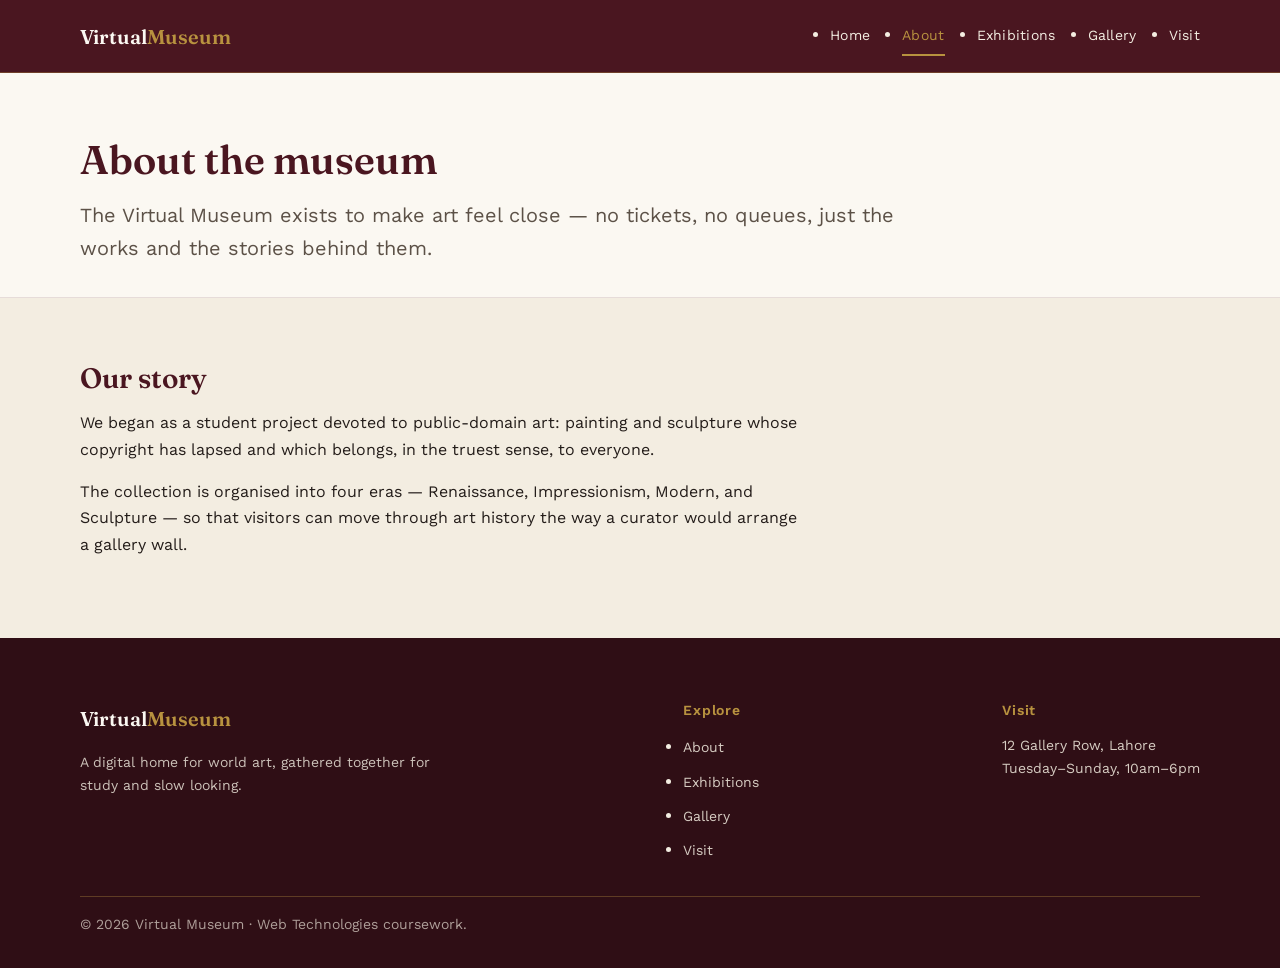
==== about.html @ e1af06bc "feat: implement responsive navigation and base site layout" ====
﻿<!DOCTYPE html>
<html lang="en">
<head>
  <meta charset="UTF-8" />
  <meta name="viewport" content="width=device-width, initial-scale=1.0" />
  <title>Virtual Museum — About</title>
  <meta
    name="description"
    content="The story, mission, and curators behind the Virtual Museum."
  />
  <link rel="preconnect" href="https://fonts.googleapis.com" />
  <link rel="preconnect" href="https://fonts.gstatic.com" crossorigin />
  <link
    href="https://fonts.googleapis.com/css2?family=Fraunces:opsz,wght@9..144,400;9..144,600;9..144,700&family=Work+Sans:wght@400;500;600&display=swap"
    rel="stylesheet"
  />
  <link rel="stylesheet" href="css/style.css" />
  <link rel="stylesheet" href="css/responsive.css" />
</head>
<body>
  <!-- Shared header / navigation (Feature 1). Reused verbatim on every page. -->
  <header class="site-header">
    <div class="container header-inner">
      <a class="logo" href="index.html">Virtual<span>Museum</span></a>

      <button
        class="nav-toggle"
        type="button"
        aria-label="Toggle navigation menu"
        aria-expanded="false"
        aria-controls="primary-nav"
      >
        <span class="nav-toggle-bar"></span>
        <span class="nav-toggle-bar"></span>
        <span class="nav-toggle-bar"></span>
      </button>

      <nav class="site-nav" aria-label="Primary">
        <ul class="nav-menu" id="primary-nav">
          <li><a href="index.html">Home</a></li>
          <li><a href="about.html" class="is-active" aria-current="page">About</a></li>
          <li><a href="exhibitions.html">Exhibitions</a></li>
          <li><a href="gallery.html">Gallery</a></li>
          <li><a href="visit.html">Visit</a></li>
        </ul>
      </nav>
    </div>
  </header>
  <div class="nav-overlay" aria-hidden="true"></div>

  <main>
    <section class="page-intro">
      <div class="container">
        <h1>About the museum</h1>
        <p class="lead">
          The Virtual Museum exists to make art feel close — no tickets, no queues,
          just the works and the stories behind them.
        </p>
      </div>
    </section>

    <section class="section">
      <div class="container">
        <h2>Our story</h2>
        <p>
          We began as a student project devoted to public-domain art: painting and
          sculpture whose copyright has lapsed and which belongs, in the truest
          sense, to everyone.
        </p>
        <p>
          The collection is organised into four eras — Renaissance, Impressionism,
          Modern, and Sculpture — so that visitors can move through art history the
          way a curator would arrange a gallery wall.
        </p>
      </div>
    </section>
  </main>

  <!-- Shared footer. Reused verbatim on every page. -->
  <footer class="site-footer">
    <div class="container footer-inner">
      <div class="footer-brand">
        <a class="logo" href="index.html">Virtual<span>Museum</span></a>
        <p>
          A digital home for world art, gathered together for study and slow looking.
        </p>
      </div>

      <nav class="footer-nav" aria-label="Footer">
        <h2 class="footer-title">Explore</h2>
        <ul>
          <li><a href="about.html">About</a></li>
          <li><a href="exhibitions.html">Exhibitions</a></li>
          <li><a href="gallery.html">Gallery</a></li>
          <li><a href="visit.html">Visit</a></li>
        </ul>
      </nav>

      <div class="footer-visit">
        <h2 class="footer-title">Visit</h2>
        <address>
          12 Gallery Row, Lahore<br />
          Tuesday–Sunday, 10am–6pm
        </address>
      </div>
    </div>

    <div class="container footer-bottom">
      <p>© 2026 Virtual Museum · Web Technologies coursework.</p>
    </div>
  </footer>

  <script src="js/nav.js"></script>
</body>
</html>
---- css/style.css ----
/* ==========================================================================
   Virtual Museum — Global Stylesheet
   Design system + shared components (header/nav, footer, typography, buttons).
   Built once and reused on every page (plan §4.7).
   Feature 1 — Responsive Navigation lives in the "Header / Navigation" block.
   ========================================================================== */

/* --------------------------------------------------------------------------
   1. Design tokens  (plan §4.1–4.3 — defined once, reused everywhere)
   -------------------------------------------------------------------------- */
:root {
  /* Colour palette */
  --color-maroon: #4a1620;        /* primary brand — header/footer, key headings */
  --color-maroon-deep: #2f0e15;   /* hover/active states, deepest shadows */
  --color-gold: #b8923f;          /* accent only — buttons, active links, dividers */
  --color-cream: #f3ede1;         /* page background */
  --color-ivory: #fbf8f2;         /* card/panel background */
  --color-ink: #241d1a;           /* body text */
  --color-ink-soft: #5c5147;      /* secondary/meta text */

  /* Type scale — 14 / 16 / 20 / 28 / 40 / 64 */
  --fs-sm: 0.875rem;   /* 14px */
  --fs-body: 1rem;     /* 16px */
  --fs-h3: 1.25rem;    /* 20px */
  --fs-h2: 1.75rem;    /* 28px */
  --fs-h1: 2.5rem;     /* 40px */
  --fs-hero: 4rem;     /* 64px */

  /* Spacing scale */
  --space-xs: 0.25rem; /* 4px  */
  --space-sm: 0.5rem;  /* 8px  */
  --space-md: 1rem;    /* 16px */
  --space-lg: 2rem;    /* 32px */
  --space-xl: 4rem;    /* 64px */

  /* Typefaces */
  --font-display: "Fraunces", Georgia, "Times New Roman", serif;
  --font-body: "Work Sans", system-ui, -apple-system, Segoe UI, sans-serif;

  /* Shared measures */
  --header-height: 4.5rem;
  --transition: 220ms ease;
}

/* --------------------------------------------------------------------------
   2. Reset & base
   -------------------------------------------------------------------------- */
*,
*::before,
*::after {
  box-sizing: border-box;
}

html {
  -webkit-text-size-adjust: 100%;
  scroll-behavior: smooth;
}

body {
  margin: 0;
  font-family: var(--font-body);
  font-size: var(--fs-body);
  line-height: 1.65;
  color: var(--color-ink);
  background-color: var(--color-cream);
}

img {
  display: block;
  max-width: 100%;
  height: auto;
}

a {
  color: inherit;
  text-decoration: none;
}

button {
  font: inherit;
  color: inherit;
}

ul,
ol {
  margin: 0;
  padding: 0;
}

address {
  font-style: normal;
}

/* Visible keyboard focus on every interactive element (plan §4.8) */
:focus-visible {
  outline: 2px solid var(--color-gold);
  outline-offset: 3px;
  border-radius: 2px;
}

/* --------------------------------------------------------------------------
   3. Typography helpers
   -------------------------------------------------------------------------- */
h1,
h2,
h3 {
  margin: 0 0 var(--space-md);
  font-family: var(--font-display);
  font-weight: 600;
  line-height: 1.15;
  color: var(--color-maroon);
}

h1 { font-size: var(--fs-h1); }
h2 { font-size: var(--fs-h2); }
h3 { font-size: var(--fs-h3); }

p {
  margin: 0 0 var(--space-md);
  max-width: 72ch;
}

.lead {
  font-size: var(--fs-h3);
  color: var(--color-ink-soft);
}

/* --------------------------------------------------------------------------
   4. Layout helpers
   -------------------------------------------------------------------------- */
.container {
  width: min(1120px, 92%);
  margin-inline: auto;
}

.section {
  padding-block: var(--space-xl);
}

/* --------------------------------------------------------------------------
   5. Header / Navigation  —  FEATURE 1 (Responsive Navigation)
   Desktop layout below; the collapse-to-hamburger behaviour under 768px
   lives in css/responsive.css.
   -------------------------------------------------------------------------- */
.site-header {
  position: sticky;
  top: 0;
  z-index: 100;
  background-color: var(--color-maroon);
  color: var(--color-cream);
  border-bottom: 1px solid rgba(184, 146, 63, 0.35);
}

.header-inner {
  display: flex;
  align-items: center;
  justify-content: space-between;
  gap: var(--space-lg);
  min-height: var(--header-height);
}

.logo {
  font-family: var(--font-display);
  font-size: var(--fs-h3);
  font-weight: 600;
  color: var(--color-ivory);
  white-space: nowrap;
}

.logo span {
  color: var(--color-gold);
}

.site-nav {
  margin-left: auto;
}

.nav-menu {
  display: flex;
  align-items: center;
  gap: var(--space-lg);
}

.nav-menu a {
  position: relative;
  display: inline-block;
  padding-block: var(--space-sm);
  font-size: var(--fs-sm);
  letter-spacing: 0.02em;
}

/* Gold underline on hover / for the current page */
.nav-menu a::after {
  content: "";
  position: absolute;
  left: 0;
  bottom: 0;
  width: 0;
  height: 2px;
  background-color: var(--color-gold);
  transition: width var(--transition);
}

.nav-menu a:hover::after,
.nav-menu a.is-active::after {
  width: 100%;
}

.nav-menu a.is-active {
  color: var(--color-gold);
}

/* Hamburger button — hidden on desktop, revealed under 768px (responsive.css) */
.nav-toggle {
  display: none;
  flex-direction: column;
  align-items: center;
  justify-content: center;
  gap: 5px;
  width: 44px;
  height: 44px;
  padding: 0;
  background-color: transparent;
  border: 1px solid rgba(184, 146, 63, 0.5);
  border-radius: 2px;
  color: var(--color-ivory);
  cursor: pointer;
}

.nav-toggle-bar {
  display: block;
  width: 22px;
  height: 2px;
  background-color: currentColor;
  transition: transform var(--transition), opacity var(--transition);
}

/* Morph the hamburger into a close (x) when the menu is open */
.nav-toggle.open .nav-toggle-bar:nth-child(1) {
  transform: translateY(7px) rotate(45deg);
}

.nav-toggle.open .nav-toggle-bar:nth-child(2) {
  opacity: 0;
}

.nav-toggle.open .nav-toggle-bar:nth-child(3) {
  transform: translateY(-7px) rotate(-45deg);
}

/* Dim overlay behind the off-canvas menu (mobile only) */
.nav-overlay {
  position: fixed;
  inset: 0;
  z-index: 90;
  background-color: rgba(47, 14, 21, 0.55);
  opacity: 0;
  visibility: hidden;
  transition: opacity var(--transition), visibility var(--transition);
}

.nav-overlay.open {
  opacity: 1;
  visibility: visible;
}

/* Lock background scroll while the mobile menu is open */
body.nav-open {
  overflow: hidden;
}

/* --------------------------------------------------------------------------
   6. Buttons (plan §4.6 — exactly two variants site-wide)
   -------------------------------------------------------------------------- */
.btn {
  display: inline-flex;
  align-items: center;
  justify-content: center;
  gap: var(--space-sm);
  padding: var(--space-sm) var(--space-lg);
  font-size: var(--fs-sm);
  font-weight: 500;
  letter-spacing: 0.02em;
  border: 1px solid transparent;
  border-radius: 2px;
  cursor: pointer;
  transition: background-color var(--transition), color var(--transition),
    border-color var(--transition);
}

.btn--primary {
  background-color: var(--color-gold);
  color: var(--color-maroon-deep);
}

.btn--primary:hover {
  background-color: #a37e2f;
}

.btn--secondary {
  background-color: transparent;
  border-color: var(--color-maroon);
  color: var(--color-maroon);
}

.btn--secondary:hover {
  background-color: var(--color-maroon);
  color: var(--color-ivory);
}

/* Horizontal group of buttons (Flexbox row) */
.button-row {
  display: flex;
  flex-wrap: wrap;
  gap: var(--space-md);
}

/* --------------------------------------------------------------------------
   7. Page intro (shared heading banner used by every page shell)
   -------------------------------------------------------------------------- */
.page-intro {
  padding-block: var(--space-xl) var(--space-lg);
  background-color: var(--color-ivory);
  border-bottom: 1px solid rgba(74, 22, 32, 0.12);
}

.page-intro .lead {
  margin-bottom: 0;
}

/* --------------------------------------------------------------------------
   8. Footer (shared on every page)
   -------------------------------------------------------------------------- */
.site-footer {
  background-color: var(--color-maroon-deep);
  color: var(--color-cream);
  padding-block: var(--space-xl) var(--space-lg);
}

.footer-inner {
  display: flex;
  flex-wrap: wrap;
  justify-content: space-between;
  gap: var(--space-xl);
}

.footer-brand {
  flex: 1 1 260px;
  max-width: 360px;
}

.footer-brand .logo {
  display: inline-block;
  margin-bottom: var(--space-md);
}

.footer-brand p {
  font-size: var(--fs-sm);
  color: rgba(243, 237, 225, 0.8);
}

.footer-nav,
.footer-visit {
  flex: 0 1 auto;
}

.footer-title {
  margin-bottom: var(--space-md);
  font-family: var(--font-body);
  font-size: var(--fs-sm);
  font-weight: 600;
  letter-spacing: 0.06em;
  color: var(--color-gold);
}

.footer-nav ul {
  display: flex;
  flex-direction: column;
  gap: var(--space-sm);
}

.footer-nav a,
.footer-visit a {
  font-size: var(--fs-sm);
  color: rgba(243, 237, 225, 0.85);
}

.footer-nav a:hover,
.footer-visit a:hover {
  color: var(--color-gold);
}

.footer-visit address {
  font-size: var(--fs-sm);
  color: rgba(243, 237, 225, 0.85);
}

.footer-bottom {
  margin-top: var(--space-lg);
  padding-top: var(--space-md);
  border-top: 1px solid rgba(184, 146, 63, 0.35);
}

.footer-bottom p {
  margin: 0;
  font-size: var(--fs-sm);
  color: rgba(243, 237, 225, 0.65);
}

/* --------------------------------------------------------------------------
   9. Motion preferences (plan §4.5)
   -------------------------------------------------------------------------- */
@media (prefers-reduced-motion: reduce) {
  html {
    scroll-behavior: auto;
  }

  *,
  *::before,
  *::after {
    transition-duration: 0.01ms !important;
    animation-duration: 0.01ms !important;
    animation-iteration-count: 1 !important;
  }
}
---- css/responsive.css ----
/* ==========================================================================
   Virtual Museum — Responsive stylesheet
   Media queries for tablet (<=768px) and mobile (<=480px) per plan §3 / §4.3.
   Loaded after style.css on every page.
   Feature 1 — Responsive Navigation: below 768px the nav <ul> becomes an
   off-canvas panel and the hamburger (.nav-toggle) is revealed.
   ========================================================================== */

/* --------------------------------------------------------------------------
   Tablet & below — 768px
   -------------------------------------------------------------------------- */
@media (max-width: 768px) {

  /* Reveal the hamburger control and pin it to the right edge.
     .site-nav is only a wrapper here (its <ul> is out of flow), so drop its
     desktop auto-margin to stop the two auto-margins splitting the free space. */
  .nav-toggle {
    display: inline-flex;
    margin-left: auto;
  }

  .site-nav {
    margin-left: 0;
  }

  /* Collapse the horizontal nav list into an off-canvas panel that slides
     in from the right. The .open class is toggled by js/nav.js. */
  .nav-menu {
    position: fixed;
    top: 0;
    right: 0;
    z-index: 95;
    flex-direction: column;
    align-items: flex-start;
    justify-content: flex-start;
    gap: var(--space-md);
    width: min(78vw, 20rem);
    height: 100vh;
    height: 100dvh;
    padding: calc(var(--header-height) + var(--space-lg)) var(--space-lg)
      var(--space-lg);
    background-color: var(--color-maroon-deep);
    box-shadow: -8px 0 28px rgba(0, 0, 0, 0.35);
    overflow-y: auto;
    transform: translateX(100%);
    transition: transform var(--transition);
  }

  .nav-menu.open {
    transform: translateX(0);
  }

  .nav-menu a {
    display: block;
    font-size: var(--fs-h3);
    padding-block: var(--space-sm);
  }

  /* The underline effect reads poorly on the tall stacked links */
  .nav-menu a::after {
    display: none;
  }

  .nav-menu a.is-active {
    color: var(--color-gold);
  }

  /* Footer stacks its columns and tightens the gap */
  .footer-inner {
    gap: var(--space-lg);
  }
}

/* --------------------------------------------------------------------------
   Mobile — 480px
   -------------------------------------------------------------------------- */
@media (max-width: 480px) {

  /* Step the display type down so headings do not overflow */
  :root {
    --fs-hero: 2.5rem;
    --fs-h1: 2rem;
    --fs-h2: 1.5rem;
    --fs-h3: 1.125rem;
  }

  .section {
    padding-block: var(--space-lg);
  }

  .page-intro {
    padding-block: var(--space-lg) var(--space-md);
  }

  /* Give the off-canvas panel more of the small screen */
  .nav-menu {
    width: 88vw;
  }

  .footer-brand {
    flex-basis: 100%;
  }
}
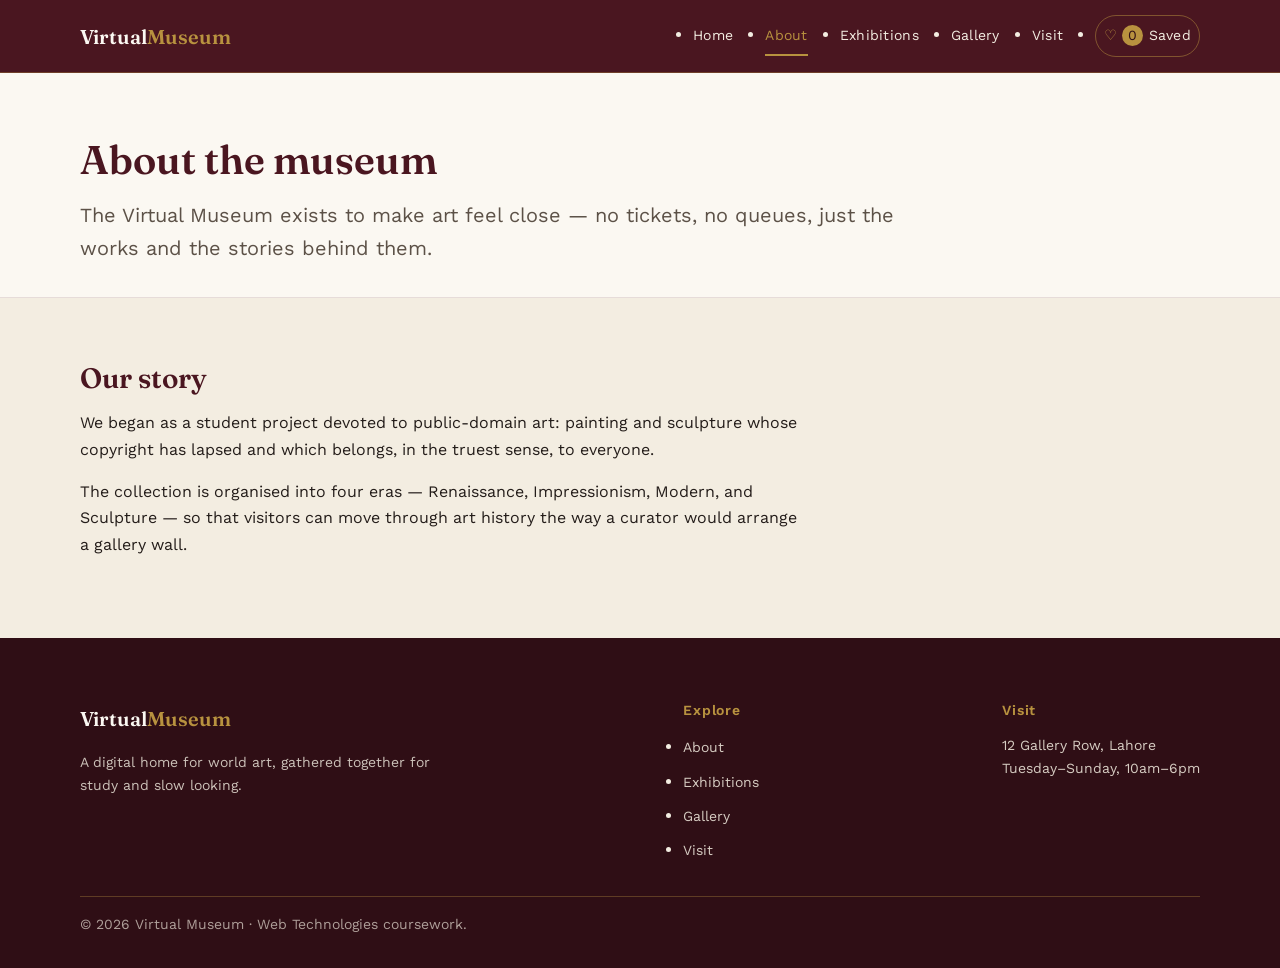
==== commit 128cc8ea: "feat(favorites): implement localStorage favorites and header badge counter" ====
--- a/about.html
+++ b/about.html
@@ -42,6 +42,13 @@
           <li><a href="exhibitions.html">Exhibitions</a></li>
           <li><a href="gallery.html">Gallery</a></li>
           <li><a href="visit.html">Visit</a></li>
+          <li>
+            <a class="nav-fav" href="gallery.html" title="Open My Collection">
+              <span class="fav-heart" aria-hidden="true">♡</span>
+              <span class="fav-count" id="fav-count">0</span>
+              <span class="nav-fav-label">Saved</span>
+            </a>
+          </li>
         </ul>
       </nav>
     </div>
@@ -110,6 +117,7 @@
     </div>
   </footer>
 
+  <script src="js/favorites.js"></script>
   <script src="js/nav.js"></script>
 </body>
 </html>
--- a/css/style.css
+++ b/css/style.css
@@ -135,6 +135,11 @@
 
 .section {
   padding-block: var(--space-xl);
+}
+
+/* Utility: hide an element from JS by class (e.g. the tour's start button) */
+.is-hidden {
+  display: none;
 }
 
 /* --------------------------------------------------------------------------
@@ -308,6 +313,13 @@
   color: var(--color-ivory);
 }
 
+/* Disabled state (e.g. "Previous" on the first step of the tour) */
+.btn:disabled {
+  opacity: 0.45;
+  cursor: not-allowed;
+  pointer-events: none;
+}
+
 /* Horizontal group of buttons (Flexbox row) */
 .button-row {
   display: flex;
@@ -408,7 +420,238 @@
 }
 
 /* --------------------------------------------------------------------------
-   9. Motion preferences (plan §4.5)
+   9. Curator's random tour  —  FEATURE 2
+   -------------------------------------------------------------------------- */
+.tour-panel {
+  display: none;
+  margin-top: var(--space-lg);
+  padding: var(--space-lg);
+  background-color: var(--color-ivory);
+  border: 1px solid rgba(74, 22, 32, 0.14);
+  border-left: 4px solid var(--color-gold);
+}
+
+/* Revealed by js/tour.js toggling .open on the panel */
+.tour-panel.open {
+  display: block;
+}
+
+.tour-counter {
+  margin-bottom: var(--space-md);
+  font-size: var(--fs-sm);
+  font-weight: 600;
+  letter-spacing: 0.04em;
+  color: var(--color-maroon);
+}
+
+.tour-artwork {
+  display: grid;
+  grid-template-columns: minmax(0, 1fr) minmax(0, 1.15fr);
+  gap: var(--space-lg);
+  align-items: start;
+}
+
+.tour-image {
+  width: 100%;
+  max-height: 30rem;
+  object-fit: contain;
+  background-color: var(--color-cream);
+}
+
+.tour-title {
+  margin-bottom: var(--space-xs);
+}
+
+.tour-meta {
+  margin-bottom: var(--space-md);
+  font-size: var(--fs-sm);
+  color: var(--color-ink-soft);
+}
+
+.tour-controls {
+  display: flex;
+  flex-wrap: wrap;
+  gap: var(--space-md);
+  margin-top: var(--space-lg);
+}
+
+/* --------------------------------------------------------------------------
+   10. Gallery grid & artwork cards  —  FEATURE 3
+   -------------------------------------------------------------------------- */
+.gallery-grid {
+  display: grid;
+  grid-template-columns: repeat(auto-fill, minmax(240px, 1fr));
+  gap: var(--space-lg);
+  margin-top: var(--space-lg);
+}
+
+.art-card {
+  display: flex;
+  flex-direction: column;
+  background-color: var(--color-ivory);
+  border: 1px solid rgba(74, 22, 32, 0.14);
+  border-radius: 2px;
+}
+
+.art-thumb {
+  position: relative;
+  overflow: hidden;
+}
+
+.art-thumb img {
+  width: 100%;
+  aspect-ratio: 4 / 3;
+  object-fit: contain;
+  background-color: var(--color-cream);
+}
+
+.art-title {
+  margin-bottom: var(--space-xs);
+}
+
+.art-meta {
+  margin-bottom: var(--space-xs);
+  font-size: var(--fs-sm);
+  color: var(--color-ink-soft);
+}
+
+.art-era {
+  margin: 0;
+  font-size: var(--fs-sm);
+  color: var(--color-ink-soft);
+}
+
+/* Favorite toggle — overlaid on the top-right of the image */
+.fav-btn {
+  position: absolute;
+  top: var(--space-sm);
+  right: var(--space-sm);
+  z-index: 5;
+  display: inline-flex;
+  align-items: center;
+  gap: var(--space-xs);
+  padding: var(--space-xs) var(--space-sm);
+  font-size: var(--fs-sm);
+  font-weight: 500;
+  border: 1px solid var(--color-gold);
+  border-radius: 999px;
+  background-color: var(--color-ivory);
+  color: var(--color-ink);
+  cursor: pointer;
+  transition: background-color var(--transition), color var(--transition),
+    border-color var(--transition);
+}
+
+.fav-btn .fav-heart {
+  color: var(--color-gold);
+}
+
+/* Saved state mirrors the button's aria-pressed ("true" = in My Collection) */
+.fav-btn[aria-pressed="true"] {
+  background-color: var(--color-gold);
+  border-color: var(--color-gold);
+  color: var(--color-ivory);
+}
+
+/* --------------------------------------------------------------------------
+   11. Favorites / "My Collection"  —  FEATURE 3
+   -------------------------------------------------------------------------- */
+/* Shared header counter pill (present in the nav on every page) */
+.nav-fav {
+  display: inline-flex;
+  align-items: center;
+  gap: var(--space-xs);
+  padding: var(--space-xs) var(--space-sm);
+  border: 1px solid rgba(184, 146, 63, 0.5);
+  border-radius: 999px;
+  font-size: var(--fs-sm);
+}
+
+/* The standard nav underline effect does not suit the counter pill */
+.nav-menu a.nav-fav::after {
+  display: none;
+}
+
+.nav-fav .fav-heart {
+  color: var(--color-gold);
+}
+
+.nav-fav .fav-count {
+  display: inline-grid;
+  place-items: center;
+  min-width: 1.5em;
+  height: 1.5em;
+  border-radius: 50%;
+  background-color: var(--color-gold);
+  color: var(--color-maroon-deep);
+  font-size: var(--fs-sm);
+  line-height: 1;
+}
+
+.nav-fav .nav-fav-label {
+  font-size: var(--fs-sm);
+}
+
+/* "My Collection" panel — hidden until .open is toggled by js/favorites.js */
+.my-collection-panel {
+  display: none;
+  margin-top: var(--space-lg);
+  padding: var(--space-lg);
+  background-color: var(--color-ivory);
+  border: 1px solid rgba(74, 22, 32, 0.14);
+  border-left: 4px solid var(--color-gold);
+}
+
+.my-collection-panel.open {
+  display: block;
+}
+
+.my-collection-list {
+  list-style: none;
+  margin: 0 0 var(--space-lg);
+  padding: 0;
+  display: flex;
+  flex-wrap: wrap;
+  gap: var(--space-md);
+}
+
+.my-collection-item {
+  display: flex;
+  align-items: center;
+  gap: var(--space-sm);
+}
+
+.my-collection-thumb {
+  width: 3.5rem;
+  height: 3.5rem;
+  object-fit: contain;
+  background-color: var(--color-cream);
+}
+
+.my-collection-info {
+  display: flex;
+  flex-direction: column;
+}
+
+.my-collection-title {
+  font-size: var(--fs-sm);
+  font-weight: 600;
+  color: var(--color-maroon);
+}
+
+.my-collection-meta {
+  font-size: var(--fs-sm);
+  color: var(--color-ink-soft);
+}
+
+.my-collection-empty {
+  font-size: var(--fs-sm);
+  color: var(--color-ink-soft);
+  font-style: italic;
+}
+
+/* --------------------------------------------------------------------------
+   12. Motion preferences (plan §4.5)
    -------------------------------------------------------------------------- */
 @media (prefers-reduced-motion: reduce) {
   html {
--- a/css/responsive.css
+++ b/css/responsive.css
@@ -69,6 +69,17 @@
   .footer-inner {
     gap: var(--space-lg);
   }
+
+  /* Curator's tour: image stacks above the caption instead of beside it */
+  .tour-artwork {
+    grid-template-columns: 1fr;
+  }
+
+  /* Gallery: tighten to two columns on tablets */
+  .gallery-grid {
+    grid-template-columns: repeat(auto-fill, minmax(200px, 1fr));
+    gap: var(--space-md);
+  }
 }
 
 /* --------------------------------------------------------------------------
@@ -100,4 +111,9 @@
   .footer-brand {
     flex-basis: 100%;
   }
+
+  /* Gallery: single column on the narrowest screens */
+  .gallery-grid {
+    grid-template-columns: 1fr;
+  }
 }
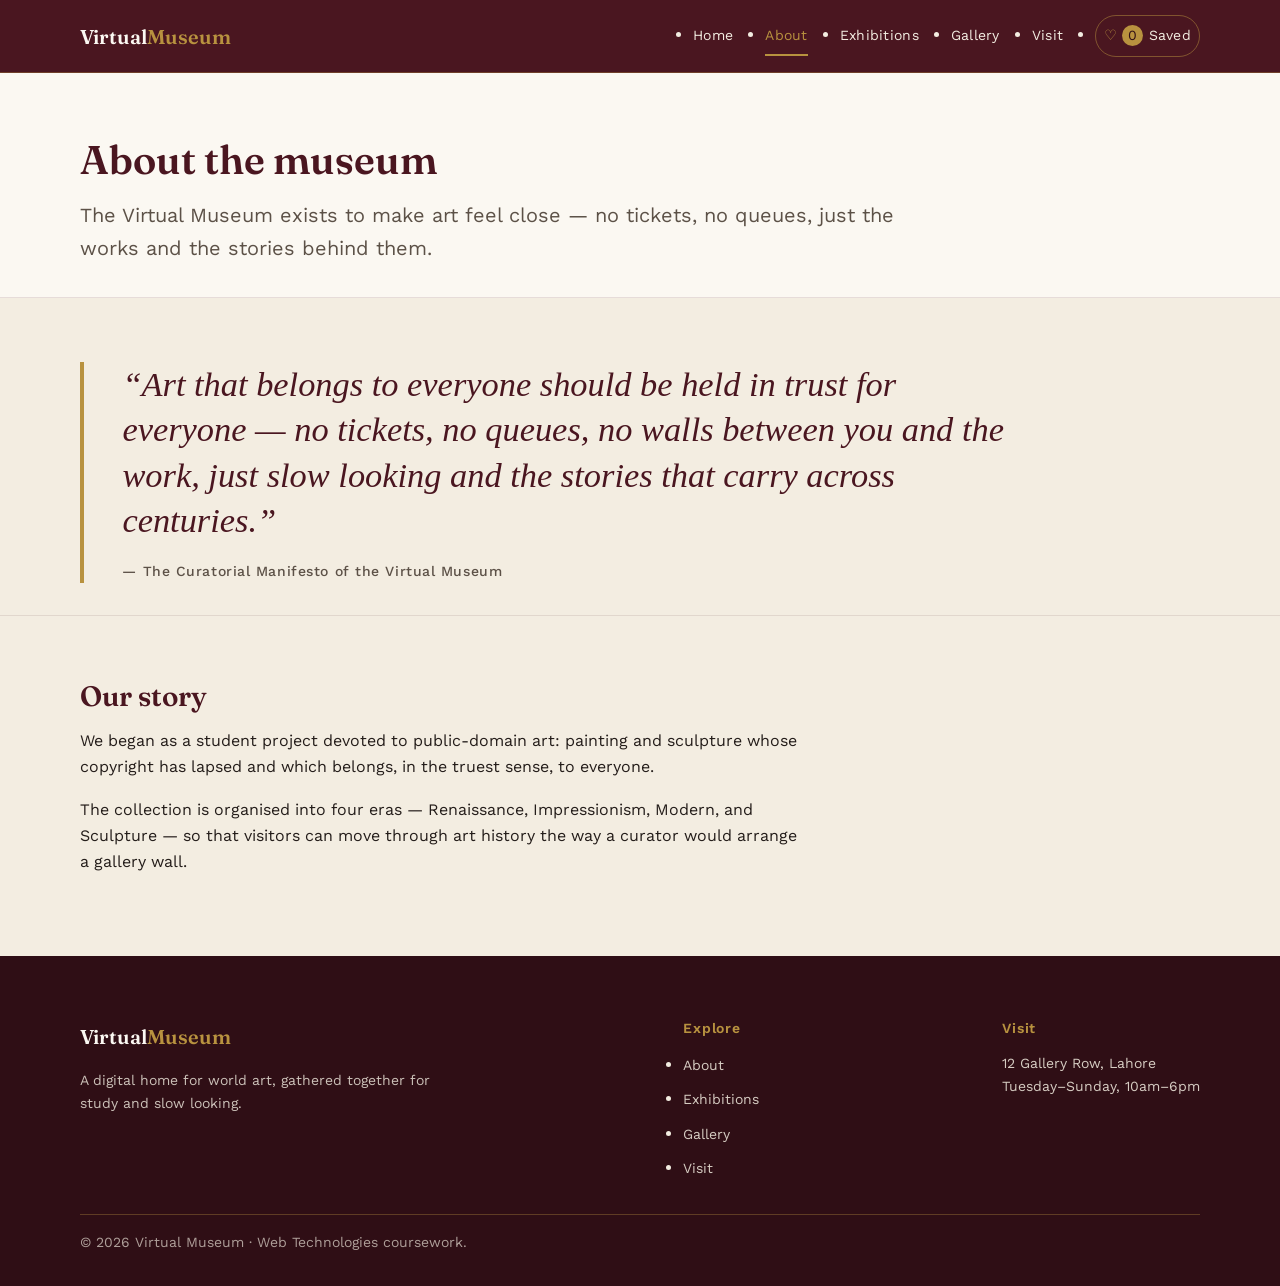
==== commit bd791dd1: "Updated the UI and timings display on contact form" ====
--- a/about.html
+++ b/about.html
@@ -1,4 +1,4 @@
-﻿<!DOCTYPE html>
+<!DOCTYPE html>
 <html lang="en">
 <head>
   <meta charset="UTF-8" />
@@ -43,7 +43,7 @@
           <li><a href="gallery.html">Gallery</a></li>
           <li><a href="visit.html">Visit</a></li>
           <li>
-            <a class="nav-fav" href="gallery.html" title="Open My Collection">
+            <a class="nav-fav" href="gallery.html#saved" title="Open My Collection">
               <span class="fav-heart" aria-hidden="true">♡</span>
               <span class="fav-count" id="fav-count">0</span>
               <span class="nav-fav-label">Saved</span>
@@ -63,6 +63,22 @@
           The Virtual Museum exists to make art feel close — no tickets, no queues,
           just the works and the stories behind them.
         </p>
+      </div>
+    </section>
+
+    <!-- Deliberate moment §4.4: About pull-quote mission breaking the grid slightly -->
+    <section class="section section--mission">
+      <div class="container">
+        <blockquote class="mission-pullquote">
+          <p class="mission-text">
+            “Art that belongs to everyone should be held in trust for everyone —
+            no tickets, no queues, no walls between you and the work, just slow
+            looking and the stories that carry across centuries.”
+          </p>
+          <cite class="mission-cite">
+            — The Curatorial Manifesto of the Virtual Museum
+          </cite>
+        </blockquote>
       </div>
     </section>
 
--- a/css/style.css
+++ b/css/style.css
@@ -341,6 +341,456 @@
 }
 
 /* --------------------------------------------------------------------------
+   7b. Home Hero — Deliberate Moment §4.4
+   Asymmetric layout with featured artwork image, Fraunces at hero scale,
+   and orchestrated reveal animation (respecting prefers-reduced-motion).
+   -------------------------------------------------------------------------- */
+.hero--home {
+  position: relative;
+  background-color: var(--color-ivory);
+  border-bottom: 1px solid rgba(74, 22, 32, 0.14);
+  padding-block: clamp(2.5rem, 5vw, 4.5rem);
+  overflow: hidden;
+}
+
+.hero-inner {
+  display: grid;
+  grid-template-columns: minmax(0, 1.1fr) minmax(0, 1.25fr);
+  align-items: center;
+  gap: var(--space-xl);
+}
+
+.hero-content {
+  display: flex;
+  flex-direction: column;
+  align-items: flex-start;
+  max-width: 36rem;
+}
+
+.hero-tag {
+  display: inline-block;
+  margin-bottom: var(--space-sm);
+  font-size: var(--fs-sm);
+  font-weight: 600;
+  letter-spacing: 0.04em;
+  color: var(--color-gold);
+}
+
+.hero-title {
+  font-size: clamp(2.25rem, 4.5vw, var(--fs-hero));
+  font-weight: 700;
+  line-height: 1.06;
+  letter-spacing: -0.015em;
+  color: var(--color-maroon);
+  margin-bottom: var(--space-md);
+}
+
+.hero-lead {
+  font-size: var(--fs-h3);
+  line-height: 1.45;
+  color: var(--color-ink-soft);
+  margin-bottom: var(--space-lg);
+}
+
+.hero-actions {
+  display: flex;
+  flex-wrap: wrap;
+  gap: var(--space-md);
+}
+
+.hero-media {
+  margin: 0;
+  display: flex;
+  flex-direction: column;
+}
+
+.hero-frame {
+  position: relative;
+  border: 1px solid rgba(74, 22, 32, 0.16);
+  background-color: var(--color-cream);
+  padding: var(--space-sm);
+  box-shadow: 0 16px 36px rgba(47, 14, 21, 0.08);
+}
+
+.hero-image {
+  width: 100%;
+  aspect-ratio: 843 / 561;
+  object-fit: cover;
+  display: block;
+}
+
+.hero-caption {
+  margin-top: var(--space-sm);
+  display: flex;
+  flex-wrap: wrap;
+  align-items: baseline;
+  gap: var(--space-xs) var(--space-sm);
+  font-size: var(--fs-sm);
+}
+
+.hero-caption-title {
+  font-family: var(--font-display);
+  font-weight: 600;
+  color: var(--color-maroon);
+}
+
+.hero-caption-meta {
+  color: var(--color-ink-soft);
+}
+
+/* Orchestrated entrance reveal (plan §4.5) */
+@keyframes heroImageReveal {
+  from {
+    opacity: 0;
+    transform: scale(0.97);
+  }
+  to {
+    opacity: 1;
+    transform: scale(1);
+  }
+}
+
+@keyframes heroContentReveal {
+  from {
+    opacity: 0;
+    transform: translateY(18px);
+  }
+  to {
+    opacity: 1;
+    transform: translateY(0);
+  }
+}
+
+@media (prefers-reduced-motion: no-preference) {
+  .hero-frame {
+    animation: heroImageReveal 750ms cubic-bezier(0.2, 0.8, 0.2, 1) both;
+  }
+
+  .hero-content {
+    animation: heroContentReveal 650ms cubic-bezier(0.2, 0.8, 0.2, 1) 120ms both;
+  }
+}
+
+/* --------------------------------------------------------------------------
+   7c. About Pull-Quote Mission — Deliberate Moment §4.4
+   Typeset in large Fraunces, breaking the grid slightly to set an
+   architectural, catalogue-style presence.
+   -------------------------------------------------------------------------- */
+.section--mission {
+  padding-block: var(--space-xl) var(--space-lg);
+  border-bottom: 1px solid rgba(74, 22, 32, 0.1);
+}
+
+.mission-pullquote {
+  position: relative;
+  margin: 0;
+  padding-left: clamp(1.25rem, 3vw, 2.5rem);
+  border-left: 4px solid var(--color-gold);
+  max-width: 58rem;
+}
+
+.mission-text {
+  font-family: var(--font-display);
+  font-size: clamp(1.5rem, 2.8vw, 2.15rem);
+  font-style: italic;
+  font-weight: 400;
+  line-height: 1.32;
+  color: var(--color-maroon);
+  margin-bottom: var(--space-md);
+  max-width: none;
+}
+
+.mission-cite {
+  display: block;
+  font-family: var(--font-body);
+  font-size: var(--fs-sm);
+  font-style: normal;
+  font-weight: 500;
+  letter-spacing: 0.04em;
+  color: var(--color-ink-soft);
+}
+
+/* --------------------------------------------------------------------------
+   7d. Exhibitions Collection Cards — Deliberate Moment §4.4
+   Four distinct collection wings, each powered by a dominant era accent color:
+   Renaissance = deep maroon, Impressionism = soft blue, Modern = mustard,
+   Sculpture = stone grey.
+   -------------------------------------------------------------------------- */
+.section--collections {
+  background-color: var(--color-cream);
+}
+
+.section-header {
+  margin-bottom: var(--space-xl);
+}
+
+.section-subhead {
+  font-size: var(--fs-h3);
+  color: var(--color-ink-soft);
+  max-width: 50ch;
+}
+
+.exhibitions-grid {
+  display: grid;
+  grid-template-columns: repeat(auto-fit, minmax(280px, 1fr));
+  gap: var(--space-xl);
+}
+
+.exhibition-card {
+  display: flex;
+  flex-direction: column;
+  background-color: var(--color-ivory);
+  border: 1px solid rgba(74, 22, 32, 0.14);
+  border-top: 5px solid var(--era-accent);
+  border-radius: 2px;
+  overflow: hidden;
+  box-shadow: 0 8px 24px rgba(47, 14, 21, 0.05);
+  transition: transform var(--transition), box-shadow var(--transition);
+}
+
+.exhibition-card:hover {
+  transform: translateY(-3px);
+  box-shadow: 0 14px 32px rgba(47, 14, 21, 0.1);
+}
+
+/* Per-era dominant colors (plan §4.4) */
+.exhibition-card--renaissance {
+  --era-accent: #4a1620; /* deep maroon */
+}
+
+.exhibition-card--impressionism {
+  --era-accent: #2d5f73; /* soft blue */
+}
+
+.exhibition-card--modern {
+  --era-accent: #b37d14; /* mustard / ochre */
+}
+
+.exhibition-card--sculpture {
+  --era-accent: #545b62; /* stone grey */
+}
+
+.exhibition-card-media {
+  position: relative;
+  overflow: hidden;
+  background-color: var(--color-cream);
+}
+
+.exhibition-card-media img {
+  width: 100%;
+  aspect-ratio: 4 / 3;
+  object-fit: cover;
+  transition: transform 400ms ease;
+}
+
+.exhibition-card:hover .exhibition-card-media img {
+  transform: scale(1.03);
+}
+
+.exhibition-card-badge {
+  position: absolute;
+  bottom: var(--space-sm);
+  right: var(--space-sm);
+  background-color: rgba(36, 29, 26, 0.85);
+  color: var(--color-cream);
+  font-size: 0.75rem;
+  font-weight: 500;
+  padding: 2px 8px;
+  border-radius: 2px;
+  letter-spacing: 0.03em;
+}
+
+.exhibition-card-body {
+  display: flex;
+  flex-direction: column;
+  flex-grow: 1;
+  padding: var(--space-lg);
+}
+
+.exhibition-card-era {
+  font-size: var(--fs-sm);
+  font-weight: 600;
+  letter-spacing: 0.04em;
+  color: var(--era-accent);
+  margin-bottom: var(--space-xs);
+}
+
+.exhibition-card-title {
+  font-size: var(--fs-h3);
+  line-height: 1.2;
+  margin-bottom: var(--space-sm);
+  color: var(--color-maroon);
+}
+
+.exhibition-card-desc {
+  font-size: var(--fs-sm);
+  color: var(--color-ink);
+  margin-bottom: var(--space-md);
+  flex-grow: 1;
+}
+
+.exhibition-card-meta {
+  font-size: 0.8125rem;
+  color: var(--color-ink-soft);
+  margin-bottom: var(--space-lg);
+  padding-top: var(--space-sm);
+  border-top: 1px dashed rgba(74, 22, 32, 0.15);
+}
+
+.exhibition-card-action {
+  margin-top: auto;
+}
+
+.btn--collection {
+  width: 100%;
+  display: inline-flex;
+  align-items: center;
+  justify-content: center;
+  padding: var(--space-sm) var(--space-md);
+  font-size: var(--fs-sm);
+  font-weight: 500;
+  border: 1px solid var(--era-accent);
+  border-radius: 2px;
+  background-color: transparent;
+  color: var(--era-accent);
+  transition: background-color var(--transition), color var(--transition);
+}
+
+.btn--collection:hover {
+  background-color: var(--era-accent);
+  color: var(--color-ivory);
+}
+
+/* --------------------------------------------------------------------------
+   7e. Visit Status Line & Hours Table — Deliberate Moment §4.4 + Plan §2
+   Live visitor status line pinned near header, plus accessible hours table.
+   -------------------------------------------------------------------------- */
+.visit-status-badge {
+  display: inline-flex;
+  align-items: center;
+  flex-wrap: wrap;
+  gap: var(--space-xs) var(--space-sm);
+  padding: 0.35rem 0.85rem;
+  margin-bottom: var(--space-md);
+  background-color: var(--color-cream);
+  border: 1px solid rgba(74, 22, 32, 0.2);
+  border-radius: 999px;
+  font-size: var(--fs-sm);
+  color: var(--color-maroon);
+}
+
+.status-dot {
+  width: 9px;
+  height: 9px;
+  border-radius: 50%;
+  display: inline-block;
+  flex-shrink: 0;
+}
+
+.status-dot--open {
+  background-color: #2e7d32;
+  box-shadow: 0 0 0 3px rgba(46, 125, 50, 0.2);
+  animation: statusPulse 2s infinite ease-in-out;
+}
+
+.status-dot--closed {
+  background-color: #a33a2e;
+  box-shadow: 0 0 0 3px rgba(163, 58, 46, 0.2);
+}
+
+@keyframes statusPulse {
+  0%, 100% { transform: scale(1); opacity: 1; }
+  50% { transform: scale(1.2); opacity: 0.8; }
+}
+
+.status-title {
+  font-weight: 600;
+}
+
+.status-sep {
+  opacity: 0.5;
+}
+
+.status-time {
+  font-weight: 500;
+}
+
+.status-detail {
+  color: var(--color-ink-soft);
+  font-size: 0.8125rem;
+}
+
+/* Visiting Hours Table */
+.table-responsive {
+  width: 100%;
+  overflow-x: auto;
+  margin-block: var(--space-lg);
+  -webkit-overflow-scrolling: touch;
+}
+
+.hours-table {
+  width: 100%;
+  border-collapse: collapse;
+  text-align: left;
+  background-color: var(--color-ivory);
+  border: 1px solid rgba(74, 22, 32, 0.16);
+  font-size: var(--fs-sm);
+}
+
+.hours-table th,
+.hours-table td {
+  padding: var(--space-sm) var(--space-md);
+  border-bottom: 1px solid rgba(74, 22, 32, 0.1);
+}
+
+.hours-table thead th {
+  background-color: rgba(74, 22, 32, 0.05);
+  font-weight: 600;
+  color: var(--color-maroon);
+  letter-spacing: 0.02em;
+}
+
+.hours-table tbody th {
+  font-weight: 600;
+  color: var(--color-maroon);
+}
+
+.hours-table tbody tr:hover {
+  background-color: rgba(184, 146, 63, 0.06);
+}
+
+.hours-highlight {
+  background-color: rgba(184, 146, 63, 0.04);
+}
+
+.hours-closed th,
+.hours-closed td {
+  color: var(--color-ink-soft);
+}
+
+.badge-free {
+  display: inline-block;
+  padding: 1px 8px;
+  background-color: rgba(46, 125, 50, 0.12);
+  color: #205c24;
+  border-radius: 999px;
+  font-weight: 600;
+  font-size: 0.75rem;
+}
+
+.sr-only {
+  position: absolute;
+  width: 1px;
+  height: 1px;
+  padding: 0;
+  margin: -1px;
+  overflow: hidden;
+  clip: rect(0, 0, 0, 0);
+  white-space: nowrap;
+  border: 0;
+}
+
+/* --------------------------------------------------------------------------
    8. Footer (shared on every page)
    -------------------------------------------------------------------------- */
 .site-footer {
@@ -554,6 +1004,234 @@
 }
 
 /* --------------------------------------------------------------------------
+   10b. Live search & filter toolbar  —  FEATURE 4
+   -------------------------------------------------------------------------- */
+.gallery-toolbar {
+  display: flex;
+  flex-wrap: wrap;
+  gap: var(--space-md);
+  margin-block: var(--space-lg);
+}
+
+#filter-search {
+  flex: 1 1 260px;
+  padding: var(--space-sm) var(--space-md);
+  font-size: var(--fs-sm);
+  color: var(--color-ink);
+  background-color: var(--color-ivory);
+  border: 1px solid rgba(74, 22, 32, 0.25);
+  border-radius: 2px;
+}
+
+#filter-search:focus-visible {
+  outline: 2px solid var(--color-gold);
+  outline-offset: 2px;
+}
+
+.filter-chips {
+  display: flex;
+  flex-wrap: wrap;
+  gap: var(--space-sm);
+}
+
+.chip {
+  padding: var(--space-xs) var(--space-md);
+  font-size: var(--fs-sm);
+  font-weight: 500;
+  border: 1px solid rgba(74, 22, 32, 0.25);
+  border-radius: 999px;
+  background-color: transparent;
+  color: var(--color-ink);
+  cursor: pointer;
+  transition: background-color var(--transition), color var(--transition),
+    border-color var(--transition);
+}
+
+.chip.is-active {
+  background-color: var(--color-gold);
+  border-color: var(--color-gold);
+  color: var(--color-maroon-deep);
+}
+
+.chip:hover {
+  border-color: var(--color-gold);
+}
+
+/* Shown by js/gallery.js when search + filter match nothing */
+.no-results {
+  padding: var(--space-lg);
+  font-size: var(--fs-sm);
+  color: var(--color-ink-soft);
+  border: 1px dashed rgba(74, 22, 32, 0.3);
+}
+
+/* --------------------------------------------------------------------------
+   10c. Artwork lightbox / modal  —  FEATURE 5 & Deliberate Moment §4.4
+   Lightbox open transition is the deliberate animated moment on the Gallery page.
+   -------------------------------------------------------------------------- */
+.lightbox {
+  position: fixed;
+  inset: 0;
+  z-index: 200;
+  display: flex;
+  align-items: center;
+  justify-content: center;
+  padding: var(--space-lg);
+  background-color: rgba(24, 12, 16, 0.88);
+  opacity: 0;
+  visibility: hidden;
+  pointer-events: none;
+  transition: opacity 280ms ease, visibility 280ms ease;
+}
+
+.lightbox.open {
+  opacity: 1;
+  visibility: visible;
+  pointer-events: auto;
+}
+
+.lightbox-dialog {
+  position: relative;
+  width: min(92vw, 60rem);
+  max-height: 92vh;
+  overflow-y: auto;
+  background-color: var(--color-ivory);
+  border-left: 4px solid var(--color-gold);
+  box-shadow: 0 24px 64px rgba(0, 0, 0, 0.5);
+  transform: scale(0.96) translateY(10px);
+  transition: transform 280ms cubic-bezier(0.2, 0.8, 0.2, 1);
+}
+
+.lightbox.open .lightbox-dialog {
+  transform: scale(1) translateY(0);
+}
+
+.lightbox-figure {
+  margin: 0;
+  padding: var(--space-lg);
+}
+
+.lightbox-image {
+  width: 100%;
+  max-height: 60vh;
+  object-fit: contain;
+  background-color: var(--color-cream);
+}
+
+.lightbox-close {
+  position: absolute;
+  top: var(--space-sm);
+  right: var(--space-sm);
+  z-index: 5;
+  width: 2.5rem;
+  height: 2.5rem;
+  border: 1px solid rgba(74, 22, 32, 0.3);
+  border-radius: 50%;
+  background-color: var(--color-ivory);
+  color: var(--color-maroon);
+  font-size: var(--fs-h3);
+  line-height: 1;
+  cursor: pointer;
+}
+
+.lightbox-actions {
+  display: flex;
+  align-items: center;
+  justify-content: space-between;
+  gap: var(--space-md);
+  margin-block: var(--space-lg);
+}
+
+.lightbox-counter {
+  font-size: var(--fs-sm);
+  color: var(--color-ink-soft);
+}
+
+.lightbox-title {
+  margin-bottom: var(--space-xs);
+}
+
+.lightbox-meta {
+  margin-bottom: var(--space-md);
+  font-size: var(--fs-sm);
+  color: var(--color-ink-soft);
+}
+
+.lightbox-desc {
+  margin: 0;
+}
+
+/* Lock background scroll while the modal is open (toggled by js/gallery.js) */
+body.lightbox-open {
+  overflow: hidden;
+}
+
+/* --------------------------------------------------------------------------
+   10d. Contact form  —  FEATURE 6
+   -------------------------------------------------------------------------- */
+.contact-form {
+  max-width: 40rem;
+}
+
+.form-field {
+  margin-bottom: var(--space-lg);
+}
+
+.form-field label {
+  display: block;
+  margin-bottom: var(--space-xs);
+  font-size: var(--fs-sm);
+  font-weight: 600;
+}
+
+.form-field input,
+.form-field textarea {
+  width: 100%;
+  padding: var(--space-sm) var(--space-md);
+  font-size: var(--fs-body);
+  font-family: inherit;
+  color: var(--color-ink);
+  background-color: var(--color-ivory);
+  border: 1px solid rgba(74, 22, 32, 0.25);
+  border-radius: 2px;
+}
+
+.form-field input:focus-visible,
+.form-field textarea:focus-visible {
+  outline: 2px solid var(--color-gold);
+  outline-offset: 2px;
+}
+
+/* Red border flag added by js/form.js on an invalid field */
+.form-field input.invalid,
+.form-field textarea.invalid {
+  border-color: #a33a2e;
+}
+
+.error-msg {
+  display: block;
+  margin-top: var(--space-xs);
+  font-size: var(--fs-sm);
+  color: #a33a2e;
+}
+
+/* Empty error spans take up no space until js/form.js fills them */
+.error-msg:empty {
+  display: none;
+}
+
+.form-success {
+  margin-bottom: var(--space-lg);
+  padding: var(--space-md) var(--space-lg);
+  background-color: #e9f2e6;
+  border-left: 4px solid #4a7d3a;
+}
+
+.form-success p {
+  margin: 0;
+}
+
+/* --------------------------------------------------------------------------
    11. Favorites / "My Collection"  —  FEATURE 3
    -------------------------------------------------------------------------- */
 /* Shared header counter pill (present in the nav on every page) */
--- a/css/responsive.css
+++ b/css/responsive.css
@@ -70,6 +70,43 @@
     gap: var(--space-lg);
   }
 
+  /* Home Hero: single column stack on tablet */
+  .hero-inner {
+    grid-template-columns: 1fr;
+    gap: var(--space-lg);
+  }
+
+  .hero-content {
+    max-width: 100%;
+  }
+
+  /* About mission pull-quote: comfortable padding on tablet */
+  .mission-pullquote {
+    padding-left: var(--space-md);
+  }
+
+  /* Exhibitions collection cards: adjusted gap on tablet */
+  .exhibitions-grid {
+    grid-template-columns: repeat(auto-fit, minmax(260px, 1fr));
+    gap: var(--space-lg);
+  }
+
+  /* Contact form rules — tablet pass (plan §6) */
+  .contact-form {
+    width: 100%;
+    max-width: 100%;
+  }
+
+  .form-field {
+    margin-bottom: var(--space-md);
+  }
+
+  .form-field input,
+  .form-field textarea {
+    font-size: 1rem; /* prevents iOS Safari auto-zoom on focus */
+    padding: 0.75rem var(--space-md);
+  }
+
   /* Curator's tour: image stacks above the caption instead of beside it */
   .tour-artwork {
     grid-template-columns: 1fr;
@@ -79,6 +116,15 @@
   .gallery-grid {
     grid-template-columns: repeat(auto-fill, minmax(200px, 1fr));
     gap: var(--space-md);
+  }
+
+  /* Lightbox: bring the padding in on tablets */
+  .lightbox {
+    padding: var(--space-md);
+  }
+
+  .lightbox-figure {
+    padding: var(--space-md);
   }
 }
 
@@ -103,6 +149,66 @@
     padding-block: var(--space-lg) var(--space-md);
   }
 
+  /* Home Hero: compact mobile treatment */
+  .hero--home {
+    padding-block: var(--space-lg);
+  }
+
+  .hero-actions {
+    width: 100%;
+  }
+
+  .hero-actions .btn {
+    width: 100%;
+    justify-content: center;
+  }
+
+  /* About mission pull-quote on mobile */
+  .mission-text {
+    font-size: 1.25rem;
+    line-height: 1.35;
+  }
+
+  /* Exhibitions: single column card flow */
+  .exhibitions-grid {
+    grid-template-columns: 1fr;
+    gap: var(--space-lg);
+  }
+
+  /* Visit status line on mobile */
+  .visit-status-badge {
+    width: 100%;
+    font-size: 0.8125rem;
+    padding: 0.35rem 0.65rem;
+  }
+
+  /* Visiting hours table compact cell padding */
+  .hours-table th,
+  .hours-table td {
+    padding: var(--space-xs) var(--space-sm);
+    font-size: 0.8125rem;
+  }
+
+  /* Contact Form — Mobile pass (build order §6) */
+  .contact-form .btn {
+    width: 100%;
+    justify-content: center;
+    min-height: 48px; /* accessible touch target */
+  }
+
+  .form-field input {
+    min-height: 44px;
+  }
+
+  .form-success {
+    padding: var(--space-md);
+    font-size: var(--fs-sm);
+  }
+
+  .error-msg {
+    font-size: 0.8125rem;
+  }
+
   /* Give the off-canvas panel more of the small screen */
   .nav-menu {
     width: 88vw;
@@ -116,4 +222,14 @@
   .gallery-grid {
     grid-template-columns: 1fr;
   }
+
+  /* Lightbox: shorter image and centered controls on phones */
+  .lightbox-image {
+    max-height: 45vh;
+  }
+
+  .lightbox-actions {
+    flex-wrap: wrap;
+    justify-content: center;
+  }
 }
